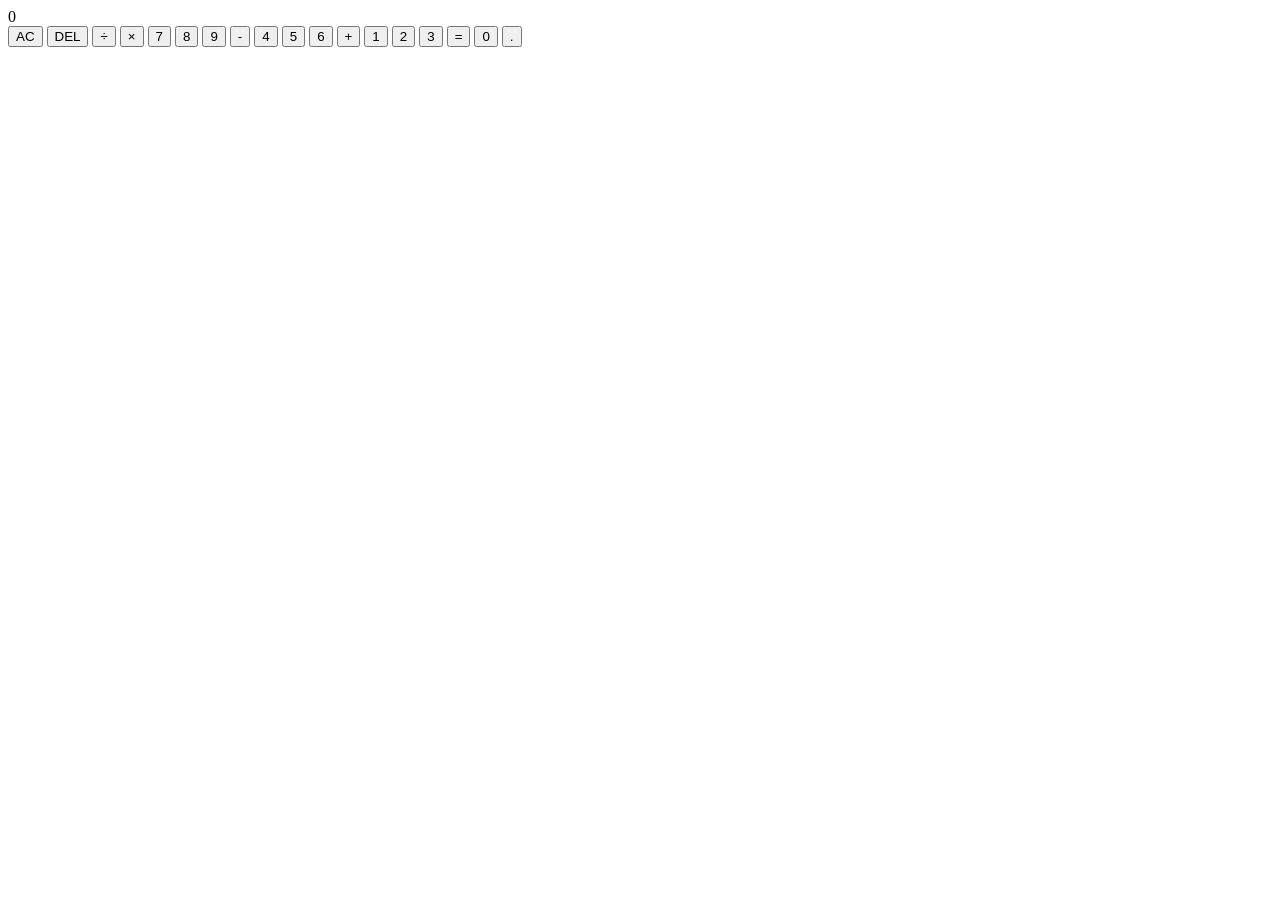
==== index.html @ 5ed259df "index.html" ====
<!DOCTYPE html>
<html lang="en">
<head>
    <meta charset="UTF-8">
    <meta name="viewport" content="width=device-width, initial-scale=1.0">
    <title> Calculator</title>
    <link rel="stylesheet" href="calculator.css">
</head>
<body>
    <div class="calculator">
        <div class="display">
            <div class="display-previous" id="previousDisplay"></div>
            <div class="display-current" id="currentDisplay">0</div>
        </div>
        <div class="buttons">
            <button class="btn-clear" onclick="calculator.clear()">AC</button>
            <button class="btn-operator" onclick="calculator.delete()">DEL</button>
            <button class="btn-operator" onclick="calculator.chooseOperation('÷')">÷</button>
            <button class="btn-operator" onclick="calculator.chooseOperation('×')">×</button>
            
            <button class="btn-number" onclick="calculator.appendNumber('7')">7</button>
            <button class="btn-number" onclick="calculator.appendNumber('8')">8</button>
            <button class="btn-number" onclick="calculator.appendNumber('9')">9</button>
            <button class="btn-operator" onclick="calculator.chooseOperation('-')">-</button>
            
            <button class="btn-number" onclick="calculator.appendNumber('4')">4</button>
            <button class="btn-number" onclick="calculator.appendNumber('5')">5</button>
            <button class="btn-number" onclick="calculator.appendNumber('6')">6</button>
            <button class="btn-operator" onclick="calculator.chooseOperation('+')">+</button>
            
            <button class="btn-number" onclick="calculator.appendNumber('1')">1</button>
            <button class="btn-number" onclick="calculator.appendNumber('2')">2</button>
            <button class="btn-number" onclick="calculator.appendNumber('3')">3</button>
            <button class="btn-equals" onclick="calculator.compute()">=</button>
            
            <button class="btn-number btn-zero" onclick="calculator.appendNumber('0')">0</button>
            <button class="btn-number" onclick="calculator.appendNumber('.')">.</button>
        </div>
    </div>
    <script src="calculator.js"></script>
</body>
</html>
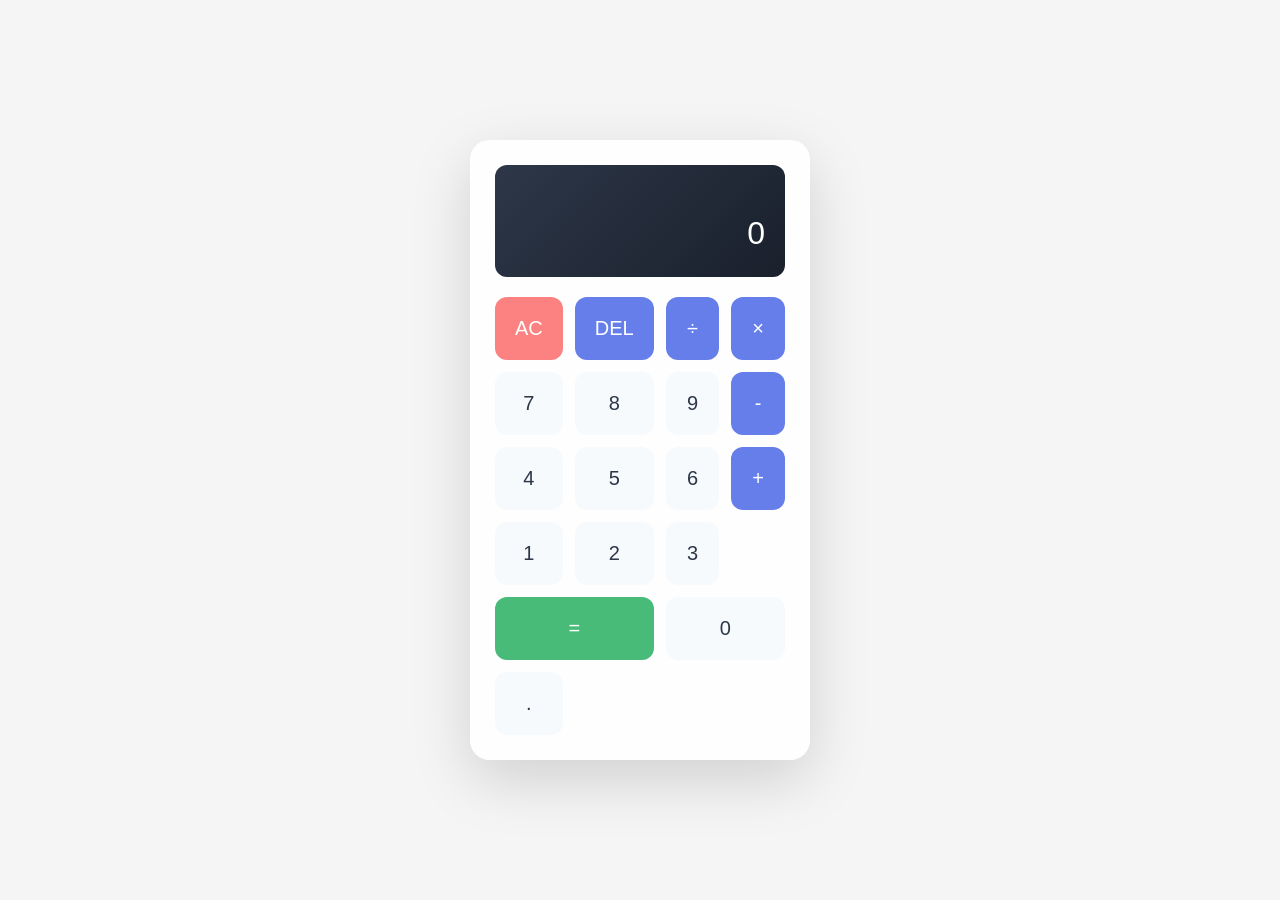
==== commit 77dea04b: "index.html" ====
--- a/index.html
+++ b/index.html
@@ -4,7 +4,7 @@
     <meta charset="UTF-8">
     <meta name="viewport" content="width=device-width, initial-scale=1.0">
     <title> Calculator</title>
-    <link rel="stylesheet" href="calculator.css">
+    <link rel="stylesheet" href="style.css">
 </head>
 <body>
     <div class="calculator">
@@ -37,6 +37,6 @@
             <button class="btn-number" onclick="calculator.appendNumber('.')">.</button>
         </div>
     </div>
-    <script src="calculator.js"></script>
+    <script src="script.js"></script>
 </body>
 </html>
--- a/style.css
+++ b/style.css
@@ -0,0 +1,115 @@
+* {
+    margin: 0;
+    padding: 0;
+    box-sizing: border-box;
+}
+
+body {
+    font-family: -apple-system, BlinkMacSystemFont, 'Segoe UI', Roboto, Oxygen, Ubuntu, Cantarell, sans-serif;
+    display: flex;
+    justify-content: center;
+    align-items: center;
+    min-height: 100vh;
+    background: #f5f5f5;
+}
+
+.calculator {
+    background: rgba(255, 255, 255, 0.95);
+    border-radius: 20px;
+    padding: 25px;
+    box-shadow: 0 20px 60px rgba(0, 0, 0, 0.15);
+    width: 340px;
+}
+
+.display {
+    background: linear-gradient(135deg, #2d3748 0%, #1a202c 100%);
+    color: #fff;
+    padding: 25px 20px;
+    border-radius: 12px;
+    margin-bottom: 20px;
+    text-align: right;
+    min-height: 80px;
+    display: flex;
+    flex-direction: column;
+    justify-content: flex-end;
+}
+
+.display-previous {
+    font-size: 16px;
+    color: #a0aec0;
+    margin-bottom: 5px;
+    min-height: 20px;
+}
+
+.display-current {
+    font-size: 32px;
+    font-weight: 300;
+    word-wrap: break-word;
+    word-break: break-all;
+}
+
+.buttons {
+    display: grid;
+    grid-template-columns: repeat(4, 1fr);
+    gap: 12px;
+}
+
+button {
+    border: none;
+    padding: 20px;
+    font-size: 20px;
+    border-radius: 12px;
+    cursor: pointer;
+    transition: all 0.2s ease;
+    font-weight: 500;
+}
+
+button:hover {
+    transform: translateY(-2px);
+    box-shadow: 0 4px 12px rgba(0, 0, 0, 0.15);
+}
+
+button:active {
+    transform: translateY(0);
+}
+
+.btn-number {
+    background: #f7fafc;
+    color: #2d3748;
+}
+
+.btn-number:hover {
+    background: #edf2f7;
+}
+
+.btn-operator {
+    background: #667eea;
+    color: white;
+}
+
+.btn-operator:hover {
+    background: #5568d3;
+}
+
+.btn-clear {
+    background: #fc8181;
+    color: white;
+}
+
+.btn-clear:hover {
+    background: #f56565;
+}
+
+.btn-equals {
+    background: #48bb78;
+    color: white;
+    grid-column: span 2;
+}
+
+.btn-equals:hover {
+    background: #38a169;
+}
+
+.btn-zero {
+    grid-column: span 2;
+}
